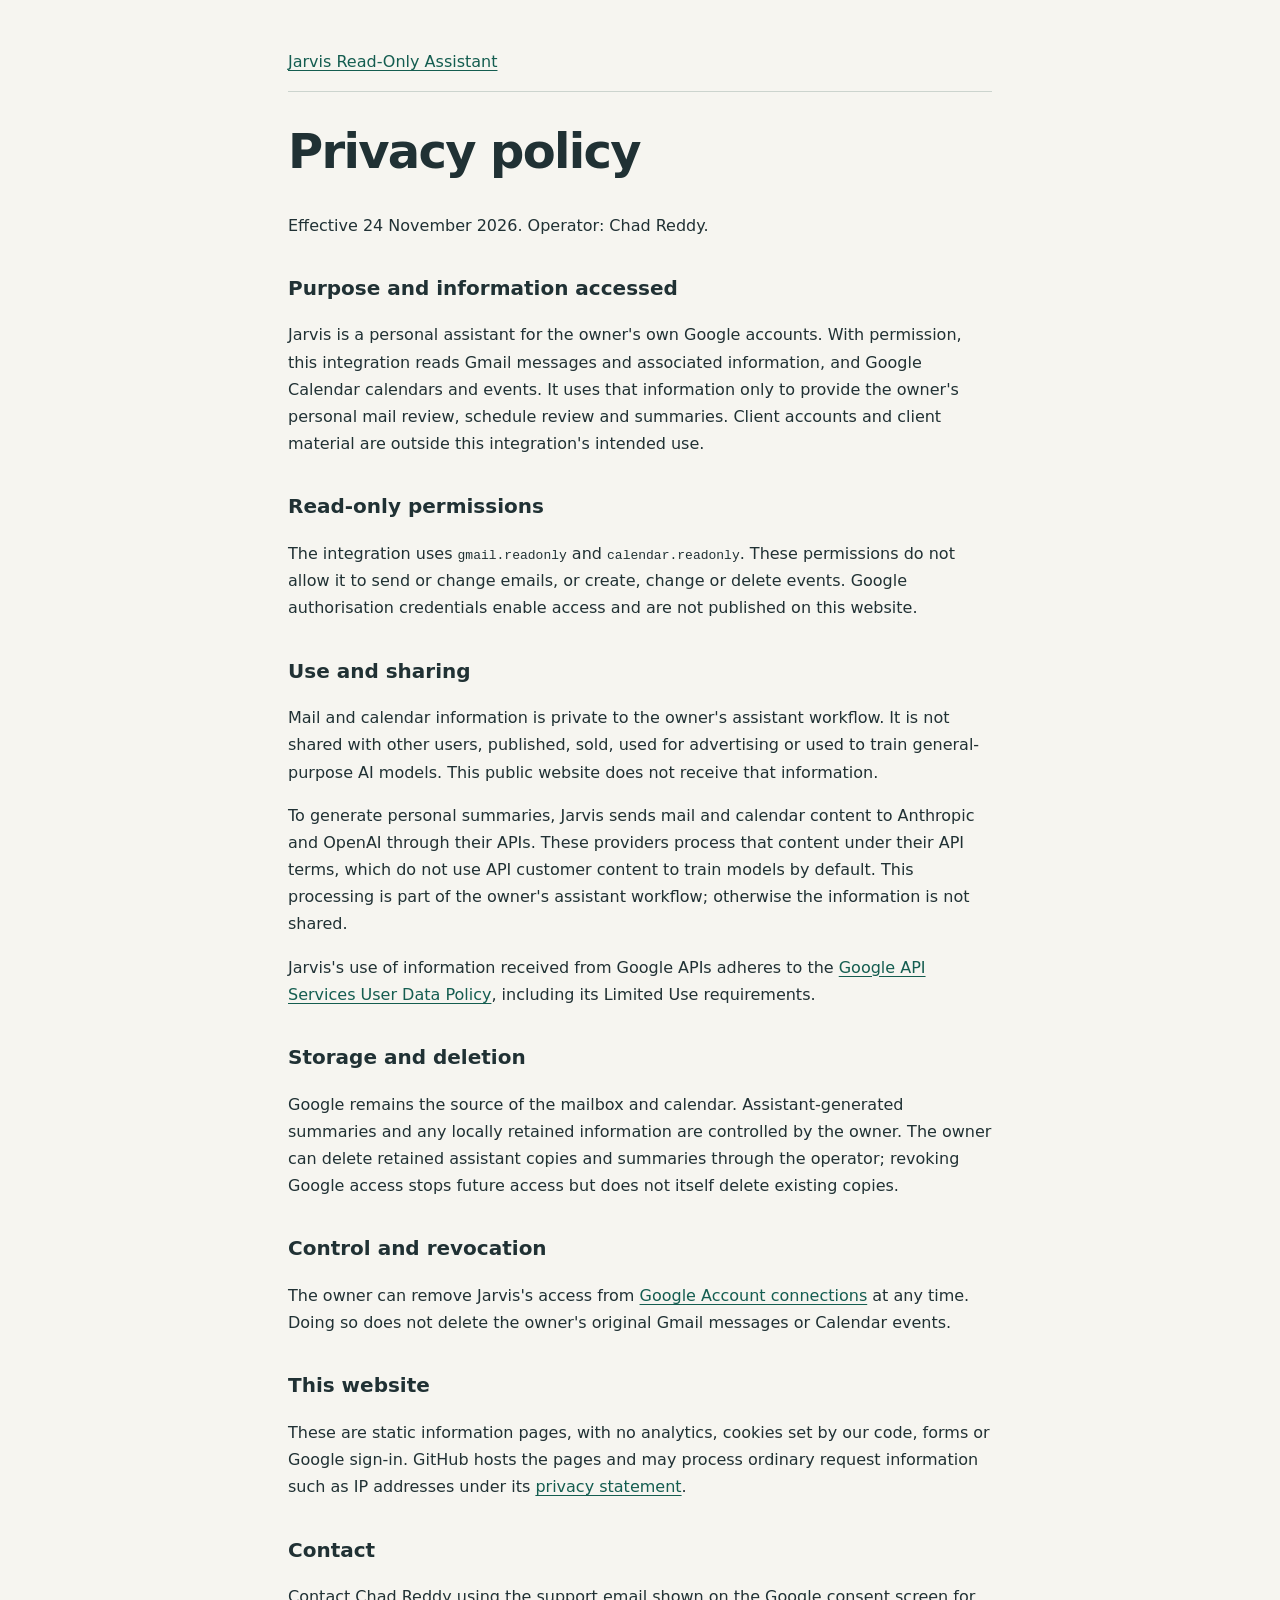
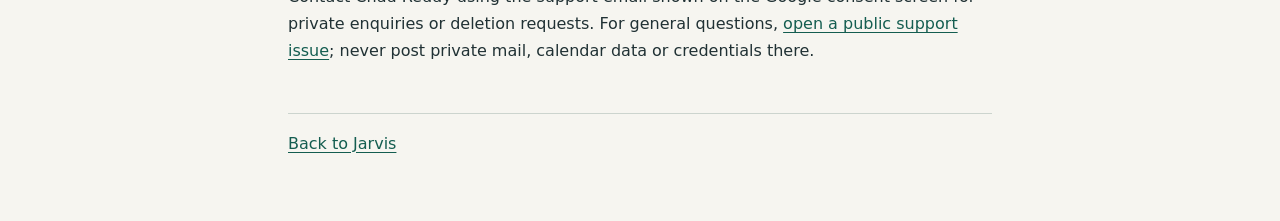
==== docs/jarvis/privacy/index.html @ 07fab769 "Publish docs directory and disclose AI processing" ====
<!doctype html>
<html lang="en"><head><meta charset="utf-8"><meta name="viewport" content="width=device-width, initial-scale=1"><title>Privacy policy · Jarvis Read-Only Assistant</title><link rel="stylesheet" href="/site.css"></head>
<body><header><a href="/jarvis/">Jarvis Read-Only Assistant</a></header><main><h1>Privacy policy</h1><p>Effective 24 November 2026. Operator: Chad Reddy.</p>
<h2>Purpose and information accessed</h2><p>Jarvis is a personal assistant for the owner's own Google accounts. With permission, this integration reads Gmail messages and associated information, and Google Calendar calendars and events. It uses that information only to provide the owner's personal mail review, schedule review and summaries. Client accounts and client material are outside this integration's intended use.</p>
<h2>Read-only permissions</h2><p>The integration uses <code>gmail.readonly</code> and <code>calendar.readonly</code>. These permissions do not allow it to send or change emails, or create, change or delete events. Google authorisation credentials enable access and are not published on this website.</p>
<h2>Use and sharing</h2><p>Mail and calendar information is private to the owner's assistant workflow. It is not shared with other users, published, sold, used for advertising or used to train general-purpose AI models. This public website does not receive that information.</p><p>To generate personal summaries, Jarvis sends mail and calendar content to Anthropic and OpenAI through their APIs. These providers process that content under their API terms, which do not use API customer content to train models by default. This processing is part of the owner's assistant workflow; otherwise the information is not shared.</p><p>Jarvis's use of information received from Google APIs adheres to the <a href="https://developers.google.com/terms/api-services-user-data-policy">Google API Services User Data Policy</a>, including its Limited Use requirements.</p>
<h2>Storage and deletion</h2><p>Google remains the source of the mailbox and calendar. Assistant-generated summaries and any locally retained information are controlled by the owner. The owner can delete retained assistant copies and summaries through the operator; revoking Google access stops future access but does not itself delete existing copies.</p>
<h2>Control and revocation</h2><p>The owner can remove Jarvis's access from <a href="https://myaccount.google.com/connections">Google Account connections</a> at any time. Doing so does not delete the owner's original Gmail messages or Calendar events.</p>
<h2>This website</h2><p>These are static information pages, with no analytics, cookies set by our code, forms or Google sign-in. GitHub hosts the pages and may process ordinary request information such as IP addresses under its <a href="https://docs.github.com/en/site-policy/privacy-policies/github-general-privacy-statement">privacy statement</a>.</p>
<h2>Contact</h2><p>Contact Chad Reddy using the support email shown on the Google consent screen for private enquiries or deletion requests. For general questions, <a href="https://github.com/wicki2c/wicki2c.github.io/issues/new">open a public support issue</a>; never post private mail, calendar data or credentials there.</p></main><footer><a href="/jarvis/">Back to Jarvis</a></footer></body></html>
---- site.css ----
:root { color-scheme: light; font-family: system-ui, sans-serif; color: #203134; background: #f6f5f0; }
body { max-width: 44rem; margin: 0 auto; padding: 3rem 1.25rem; line-height: 1.7; }
header, footer { border-bottom: 1px solid #ccd4ce; padding-bottom: 1rem; }
footer { border: 0; border-top: 1px solid #ccd4ce; margin-top: 3rem; padding-top: 1rem; }
h1 { font-size: clamp(2rem, 5vw, 3rem); line-height: 1.15; letter-spacing: -.035em; }
h2 { font-size: 1.25rem; margin-top: 2rem; }
a { color: #145d50; text-underline-offset: .2em; }
a:focus-visible { outline: 3px solid #145d50; outline-offset: 4px; }
.kicker { text-transform: uppercase; letter-spacing: .12em; font-size: .8rem; font-weight: 700; }
code { overflow-wrap: anywhere; }
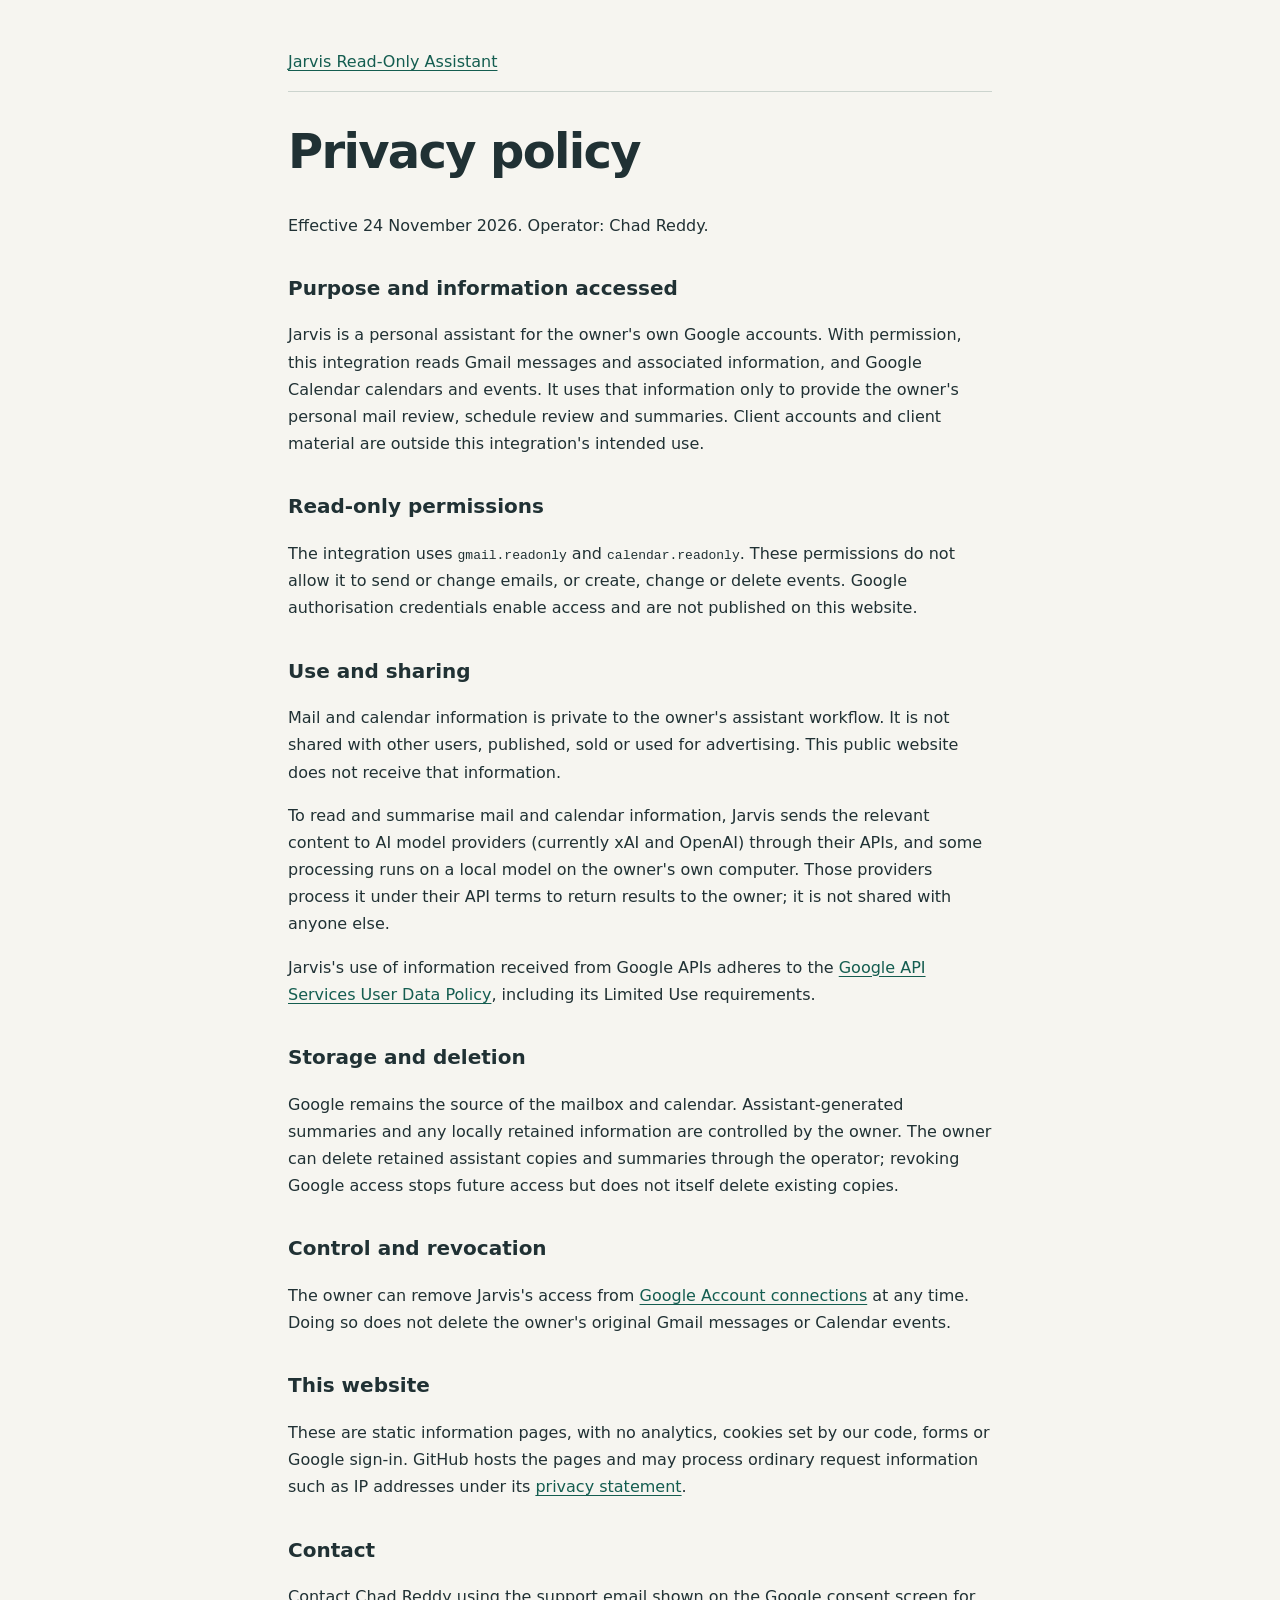
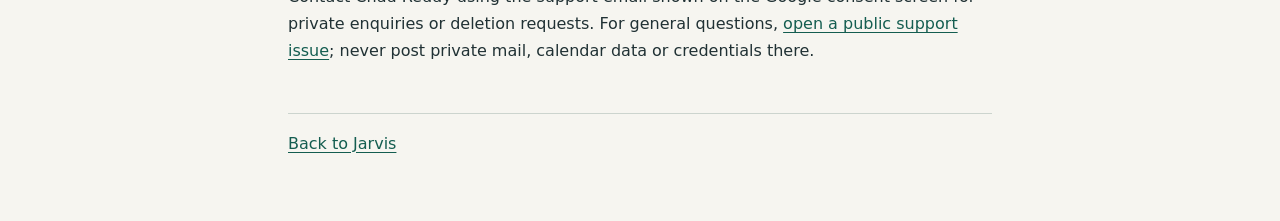
==== commit 500df306: "Correct Jarvis model-provider privacy disclosure" ====
--- a/docs/jarvis/privacy/index.html
+++ b/docs/jarvis/privacy/index.html
@@ -3,7 +3,7 @@
 <body><header><a href="/jarvis/">Jarvis Read-Only Assistant</a></header><main><h1>Privacy policy</h1><p>Effective 24 November 2026. Operator: Chad Reddy.</p>
 <h2>Purpose and information accessed</h2><p>Jarvis is a personal assistant for the owner's own Google accounts. With permission, this integration reads Gmail messages and associated information, and Google Calendar calendars and events. It uses that information only to provide the owner's personal mail review, schedule review and summaries. Client accounts and client material are outside this integration's intended use.</p>
 <h2>Read-only permissions</h2><p>The integration uses <code>gmail.readonly</code> and <code>calendar.readonly</code>. These permissions do not allow it to send or change emails, or create, change or delete events. Google authorisation credentials enable access and are not published on this website.</p>
-<h2>Use and sharing</h2><p>Mail and calendar information is private to the owner's assistant workflow. It is not shared with other users, published, sold, used for advertising or used to train general-purpose AI models. This public website does not receive that information.</p><p>To generate personal summaries, Jarvis sends mail and calendar content to Anthropic and OpenAI through their APIs. These providers process that content under their API terms, which do not use API customer content to train models by default. This processing is part of the owner's assistant workflow; otherwise the information is not shared.</p><p>Jarvis's use of information received from Google APIs adheres to the <a href="https://developers.google.com/terms/api-services-user-data-policy">Google API Services User Data Policy</a>, including its Limited Use requirements.</p>
+<h2>Use and sharing</h2><p>Mail and calendar information is private to the owner's assistant workflow. It is not shared with other users, published, sold or used for advertising. This public website does not receive that information.</p><p>To read and summarise mail and calendar information, Jarvis sends the relevant content to AI model providers (currently xAI and OpenAI) through their APIs, and some processing runs on a local model on the owner's own computer. Those providers process it under their API terms to return results to the owner; it is not shared with anyone else.</p><p>Jarvis's use of information received from Google APIs adheres to the <a href="https://developers.google.com/terms/api-services-user-data-policy">Google API Services User Data Policy</a>, including its Limited Use requirements.</p>
 <h2>Storage and deletion</h2><p>Google remains the source of the mailbox and calendar. Assistant-generated summaries and any locally retained information are controlled by the owner. The owner can delete retained assistant copies and summaries through the operator; revoking Google access stops future access but does not itself delete existing copies.</p>
 <h2>Control and revocation</h2><p>The owner can remove Jarvis's access from <a href="https://myaccount.google.com/connections">Google Account connections</a> at any time. Doing so does not delete the owner's original Gmail messages or Calendar events.</p>
 <h2>This website</h2><p>These are static information pages, with no analytics, cookies set by our code, forms or Google sign-in. GitHub hosts the pages and may process ordinary request information such as IP addresses under its <a href="https://docs.github.com/en/site-policy/privacy-policies/github-general-privacy-statement">privacy statement</a>.</p>
